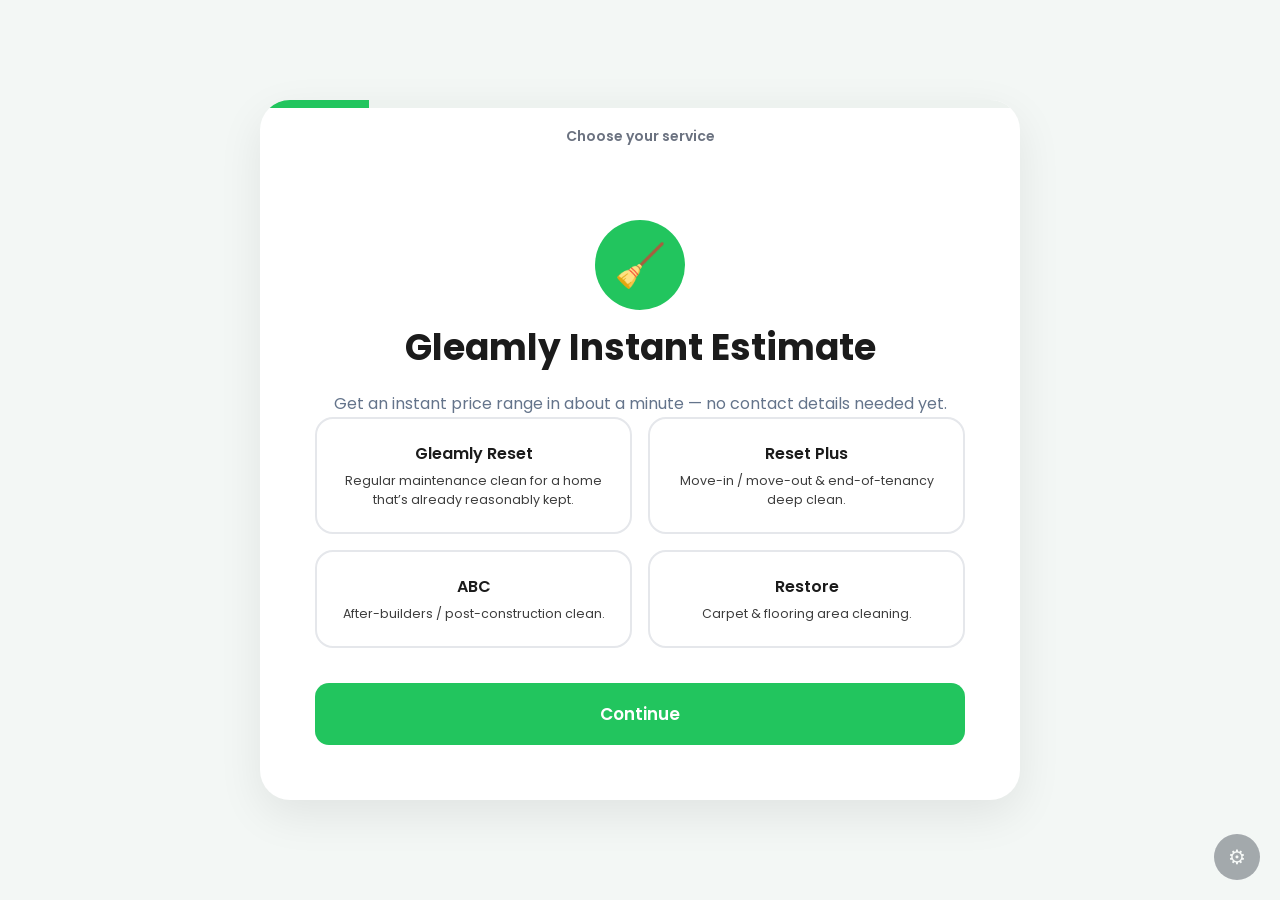
==== index.html @ ce5edb6d "Update workflow" ====
<!DOCTYPE html>
<html lang="en">
<head>
<meta charset="UTF-8">
<meta name="viewport" content="width=device-width, initial-scale=1.0">
<title>Gleamly Instant Estimate</title>

<link rel="preconnect" href="https://fonts.googleapis.com">
<link rel="preconnect" href="https://fonts.gstatic.com" crossorigin>
<link href="https://fonts.googleapis.com/css2?family=Poppins:wght@100;200;300;400;500;600;700;800;900&display=swap" rel="stylesheet">

<link rel="stylesheet" href="index.css">
</head>

<body>

<div class="container">
  <div class="wizard">

    <div class="progress-container">
      <div class="progress-bar" id="progressBar"></div>
    </div>
    <div class="progress-text" id="progressText">Choose your service</div>

    <section class="step active" id="stepContainer"></section>

  </div>
</div>

<button id="adminToggle" title="Admin settings" aria-label="Admin settings">⚙</button>

<div id="adminModal" class="modal-overlay" hidden>
  <div class="modal">
    <button class="modal-close" id="adminClose" aria-label="Close">✕</button>
    <h2>Pricing admin</h2>
    <p>Adjust rates, labour hours, multipliers and Restore prices. Changes are saved in this browser and apply immediately — no code changes needed.</p>
    <div id="adminFields"></div>
    <div class="modal-buttons">
      <button id="adminReset" class="back" type="button">Reset to defaults</button>
      <button id="adminSave" class="next" type="button">Save changes</button>
    </div>
  </div>
</div>

<script src="script.js"></script>
</body>
</html>
---- index.css ----
/* ===========================
   RESET
=========================== */

*{
    margin:0;
    padding:0;
    box-sizing:border-box;
}

html{
    scroll-behavior:smooth;
}

body{
    font-family: 'Poppins', sans-serif;
    background:#f3f7f5;
    color:#1b1b1b;
    display:flex;
    justify-content:center;
    align-items:center;
    min-height:100vh;
    padding:40px;
}

/* ===========================
   CONTAINER
=========================== */

.container{
    width:100%;
    max-width:760px;
}

.wizard{
    background:white;
    border-radius:30px;
    overflow:hidden;
    box-shadow:0 15px 45px rgba(0,0,0,.08);
}

/* ===========================
PROGRESS
=========================== */

.progress-container{
    height:8px;
    background:#edf2ef;
}

.progress-bar{
    width:14%;
    height:100%;
    background:#22c55e;
    transition:.4s;
}

.progress-text{
    text-align:center;
    font-size:14px;
    color:#6b7280;
    padding:18px;
    font-weight:600;
}

/* ===========================
STEP
=========================== */

.step{
    padding:55px;
    animation:fade .45s ease;
}

@keyframes fade{
    from{ opacity:0; transform:translateY(15px); }
    to{ opacity:1; transform:translateY(0); }
}

/* ===========================
TYPOGRAPHY
=========================== */

h1{
    text-align:center;
    font-size:36px;
    margin-top:10px;
}

h2{
    text-align:center;
    font-size:28px;
    margin-bottom:28px;
}

p{
    text-align:center;
    color:#64748b;
    margin-top:15px;
    line-height:1.7;
}

.hint{
    display:block;
    font-weight:400;
    color:#64748b;
    font-size:12px;
    margin-top:6px;
}

/* ===========================
ICON
=========================== */

.hero-icon,.bespoke-icon{
    width:90px;
    height:90px;
    margin:0 auto 10px;
    background:#22c55e;
    border-radius:50%;
    display:flex;
    justify-content:center;
    align-items:center;
    font-size:42px;
}

.bespoke-icon{
    background:#111827;
}

/* ===========================
BUTTONS
=========================== */

button{
    cursor:pointer;
    border:none;
    transition:.3s;
    font-family:inherit;
}

.next{
    width:100%;
    margin-top:35px;
    padding:18px;
    border-radius:14px;
    background:#22c55e;
    color:white;
    font-size:17px;
    font-weight:600;
}

.next:hover{
    background:#16a34a;
}

.buttons{
    display:flex;
    gap:15px;
    margin-top:35px;
}

.back{
    width:170px;
    border-radius:14px;
    background:#edf2ef;
    color:#1f2937;
    font-weight:600;
}

.back:hover{
    background:#dfe7e3;
}

.buttons button:last-child{
    flex:1;
}

.buttons .next,
.buttons .back{
    margin-top:0;
}

/* ===========================
CARDS (service / property type / bedrooms / yes-no)
=========================== */

.cards{
    display:grid;
    grid-template-columns:repeat(3,1fr);
    gap:16px;
}

.cards.cols-2{
    grid-template-columns:repeat(2,1fr);
}

.cards label{
    cursor:pointer;
}

.cards input{
    display:none;
}

.card-option{
    border:2px solid #e5e7eb;
    border-radius:18px;
    padding:22px 18px;
    text-align:center;
    transition:.25s;
    font-weight:600;
    height:100%;
}

.card-option small{
    display:block;
    font-weight:400;
    font-size:12.5px;
    margin-top:6px;
    opacity:.85;
    line-height:1.5;
}

.cards input:checked+.card-option{
    background:#22c55e;
    border-color:#22c55e;
    color:white;
    transform:translateY(-3px);
}

/* ===========================
CONDITION LIST
=========================== */

.condition-list{
    display:flex;
    flex-direction:column;
    gap:14px;
    margin-bottom:10px;
}

.condition-list label{
    cursor:pointer;
}

.condition-list input{
    display:none;
}

.condition-option{
    border:2px solid #e5e7eb;
    border-radius:16px;
    padding:20px 22px;
    transition:.2s;
}

.condition-option h3{
    font-size:16px;
    margin-bottom:6px;
}

.condition-option p{
    margin:0;
    text-align:left;
    color:#64748b;
    font-size:13.5px;
    line-height:1.6;
}

.condition-list input:checked+.condition-option{
    border-color:#22c55e;
    background:#f0fdf4;
}

/* ===========================
COUNTERS
=========================== */

.counter-row{
    display:flex;
    justify-content:space-between;
    align-items:center;
    gap:16px;
    padding:14px 0;
    border-bottom:1px solid #edf2ef;
    text-align:left;
}

.counter-row:last-of-type{
    border-bottom:none;
}

.counter-label{
    font-weight:600;
    font-size:14.5px;
}

.counter{
    display:flex;
    justify-content:center;
    align-items:center;
    gap:16px;
    flex-shrink:0;
}

.counter button{
    width:60px;
    height:60px;
    border-radius:50%;
    background:#22c55e;
    color:white;
    font-size:30px;
}

.counter.compact button{
    width:40px;
    height:40px;
    font-size:19px;
}

.counter button:hover{
    transform:scale(1.08);
}

.counter span{
    font-size:54px;
    font-weight:700;
    width:80px;
    text-align:center;
}

.counter.compact span{
    font-size:22px;
    width:34px;
}

/* ===========================
FORMS
=========================== */

.form-group{
    margin-bottom:20px;
    text-align:left;
}

.form-group label{
    display:block;
    font-weight:600;
    font-size:13.5px;
    margin-bottom:8px;
}

.form-row{
    display:grid;
    grid-template-columns:1fr 1fr;
    gap:16px;
}

input[type=text],
input[type=tel],
input[type=email],
input[type=date],
input[type=number],
select,
textarea{
    width:100%;
    padding:13px 14px;
    border:2px solid #e5e7eb;
    border-radius:12px;
    font-family:inherit;
    font-size:14.5px;
    color:#1b1b1b;
    background:white;
}

input:focus,
select:focus,
textarea:focus{
    outline:none;
    border-color:#22c55e;
}

textarea{
    min-height:85px;
    resize:vertical;
}

.checkbox-row{
    display:flex;
    gap:10px;
    align-items:flex-start;
    text-align:left;
    font-size:13.5px;
    color:#374151;
}

.checkbox-row input{
    width:19px;
    height:19px;
    margin-top:2px;
    flex-shrink:0;
}

.form-errors{
    background:#fef2f2;
    border:1px solid #fecaca;
    color:#b91c1c;
    padding:14px 18px;
    border-radius:12px;
    margin-bottom:22px;
    font-size:13.5px;
    text-align:left;
}

.form-errors ul{
    margin:4px 0 0 18px;
}

/* ===========================
SUMMARY BOX
=========================== */

.summary-box{
    background:#f3f7f5;
    border-radius:16px;
    padding:20px 22px;
    margin-bottom:28px;
    font-size:13.5px;
    color:#374151;
    text-align:left;
}

.summary-box h3{
    font-size:12px;
    text-transform:uppercase;
    letter-spacing:.06em;
    color:#6b7280;
    margin-bottom:10px;
}

.summary-box ul{
    list-style:none;
    display:grid;
    grid-template-columns:1fr 1fr;
    gap:6px 20px;
}

.summary-box li strong{
    color:#111827;
}

/* ===========================
RESULT
=========================== */

.price{
    font-size:56px;
    color:#22c55e;
    font-weight:800;
    margin:30px 0;
    text-align:center;
}

/* ===========================
ADMIN
=========================== */

#adminToggle{
    position:fixed;
    bottom:20px;
    right:20px;
    width:46px;
    height:46px;
    border-radius:50%;
    background:#111827;
    color:white;
    font-size:20px;
    border:none;
    cursor:pointer;
    opacity:.35;
    transition:.2s;
    z-index:50;
}

#adminToggle:hover{
    opacity:1;
}

.modal-overlay{
    position:fixed;
    inset:0;
    background:rgba(0,0,0,.5);
    display:flex;
    align-items:center;
    justify-content:center;
    z-index:100;
    padding:20px;
}

.modal-overlay[hidden]{
    display:none;
}

.modal{
    background:white;
    border-radius:20px;
    padding:30px;
    max-width:520px;
    width:100%;
    max-height:85vh;
    overflow-y:auto;
    position:relative;
}

.modal h2{
    font-size:22px;
    margin-bottom:8px;
    text-align:left;
}

.modal p{
    text-align:left;
    font-size:13px;
    margin-bottom:18px;
    margin-top:0;
}

.admin-section h4{
    font-size:12.5px;
    text-transform:uppercase;
    letter-spacing:.05em;
    color:#6b7280;
    margin:18px 0 6px;
}

.admin-field{
    display:flex;
    justify-content:space-between;
    align-items:center;
    gap:12px;
    padding:7px 0;
    border-bottom:1px solid #f1f5f2;
}

.admin-field label{
    font-size:12.5px;
    flex:1;
}

.admin-field input{
    width:90px;
    padding:7px 8px;
    border:2px solid #e5e7eb;
    border-radius:8px;
    font-size:12.5px;
}

.modal-buttons{
    display:flex;
    gap:12px;
    margin-top:20px;
}

.modal-close{
    position:absolute;
    top:18px;
    right:18px;
    background:none;
    border:none;
    font-size:18px;
    color:#6b7280;
    cursor:pointer;
}

/* ===========================
RESPONSIVE
=========================== */

@media(max-width:768px){

.step{
    padding:30px;
}

.cards,
.cards.cols-2{
    grid-template-columns:1fr;
}

.form-row{
    grid-template-columns:1fr;
}

.summary-box ul{
    grid-template-columns:1fr;
}

.price{
    font-size:40px;
}

h1{
    font-size:26px;
}

h2{
    font-size:22px;
}

.counter span{
    font-size:42px;
}

.buttons{
    flex-direction:column;
}

.back{
    width:100%;
}

}
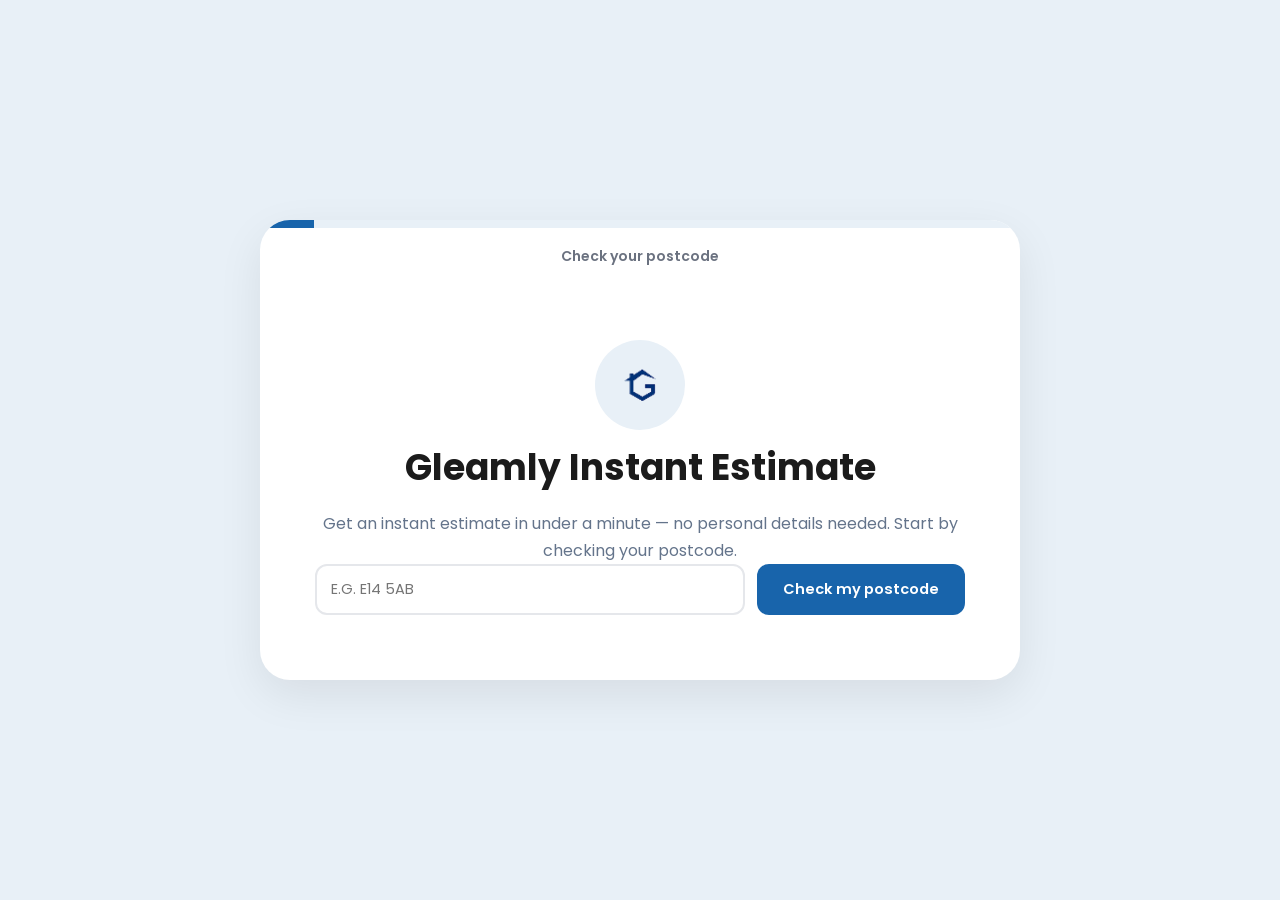
==== commit 9408d2a4: "update code base to use postcode" ====
--- a/index.html
+++ b/index.html
@@ -20,28 +20,13 @@
     <div class="progress-container">
       <div class="progress-bar" id="progressBar"></div>
     </div>
-    <div class="progress-text" id="progressText">Choose your service</div>
+    <div class="progress-text" id="progressText">Check your postcode</div>
 
     <section class="step active" id="stepContainer"></section>
 
   </div>
 </div>
 
-<button id="adminToggle" title="Admin settings" aria-label="Admin settings">⚙</button>
-
-<div id="adminModal" class="modal-overlay" hidden>
-  <div class="modal">
-    <button class="modal-close" id="adminClose" aria-label="Close">✕</button>
-    <h2>Pricing admin</h2>
-    <p>Adjust rates, labour hours, multipliers and Restore prices. Changes are saved in this browser and apply immediately — no code changes needed.</p>
-    <div id="adminFields"></div>
-    <div class="modal-buttons">
-      <button id="adminReset" class="back" type="button">Reset to defaults</button>
-      <button id="adminSave" class="next" type="button">Save changes</button>
-    </div>
-  </div>
-</div>
-
 <script src="script.js"></script>
 </body>
 </html>
--- a/index.css
+++ b/index.css
@@ -14,13 +14,17 @@
 
 body{
     font-family: 'Poppins', sans-serif;
-    background:#f3f7f5;
+    background:#E8F0F7;
     color:#1b1b1b;
     display:flex;
     justify-content:center;
     align-items:center;
     min-height:100vh;
     padding:40px;
+}
+
+a{
+    color:#1864AB;
 }
 
 /* ===========================
@@ -45,13 +49,13 @@
 
 .progress-container{
     height:8px;
-    background:#edf2ef;
+    background:#E8F0F7;
 }
 
 .progress-bar{
     width:14%;
     height:100%;
-    background:#22c55e;
+    background:#1864AB;
     transition:.4s;
 }
 
@@ -116,16 +120,17 @@
     width:90px;
     height:90px;
     margin:0 auto 10px;
-    background:#22c55e;
+    background:#E8F0F7;
     border-radius:50%;
     display:flex;
     justify-content:center;
     align-items:center;
-    font-size:42px;
-}
-
-.bespoke-icon{
-    background:#111827;
+}
+
+.logo-icon{
+    width:46px;
+    height:46px;
+    object-fit:contain;
 }
 
 /* ===========================
@@ -144,14 +149,14 @@
     margin-top:35px;
     padding:18px;
     border-radius:14px;
-    background:#22c55e;
+    background:#1864AB;
     color:white;
     font-size:17px;
     font-weight:600;
 }
 
 .next:hover{
-    background:#16a34a;
+    opacity:.9;
 }
 
 .buttons{
@@ -163,13 +168,13 @@
 .back{
     width:170px;
     border-radius:14px;
-    background:#edf2ef;
-    color:#1f2937;
+    background:#E8F0F7;
+    color:#1864AB;
     font-weight:600;
 }
 
 .back:hover{
-    background:#dfe7e3;
+    opacity:.85;
 }
 
 .buttons button:last-child{
@@ -223,8 +228,8 @@
 }
 
 .cards input:checked+.card-option{
-    background:#22c55e;
-    border-color:#22c55e;
+    background:#1864AB;
+    border-color:#1864AB;
     color:white;
     transform:translateY(-3px);
 }
@@ -269,8 +274,8 @@
 }
 
 .condition-list input:checked+.condition-option{
-    border-color:#22c55e;
-    background:#f0fdf4;
+    border-color:#1864AB;
+    background:#E8F0F7;
 }
 
 /* ===========================
@@ -308,7 +313,7 @@
     width:60px;
     height:60px;
     border-radius:50%;
-    background:#22c55e;
+    background:#1864AB;
     color:white;
     font-size:30px;
 }
@@ -378,7 +383,25 @@
 select:focus,
 textarea:focus{
     outline:none;
-    border-color:#22c55e;
+    border-color:#1864AB;
+}
+
+input[type=file]{
+    width:100%;
+    padding:10px 0;
+    font-size:13px;
+    border:none;
+}
+
+.info-note{
+    background:#E8F0F7;
+    color:#1864AB;
+    padding:10px 14px;
+    border-radius:10px;
+    font-size:12.5px;
+    margin-top:-6px;
+    margin-bottom:14px;
+    text-align:left;
 }
 
 textarea{
@@ -422,7 +445,7 @@
 =========================== */
 
 .summary-box{
-    background:#f3f7f5;
+    background:#E8F0F7;
     border-radius:16px;
     padding:20px 22px;
     margin-bottom:28px;
@@ -450,127 +473,171 @@
     color:#111827;
 }
 
+.summary-edit-btn{
+    background:none;
+    border:none;
+    color:#1864AB;
+    font-weight:600;
+    font-size:11.5px;
+    cursor:pointer;
+    text-decoration:underline;
+    padding:0;
+    margin-left:8px;
+}
+
+.photo-preview{
+    display:flex;
+    flex-wrap:wrap;
+    gap:10px;
+    margin-top:10px;
+}
+
+.photo-thumb{
+    width:64px;
+    height:64px;
+    border-radius:10px;
+    overflow:hidden;
+    background:#E8F0F7;
+    border:2px solid #E8F0F7;
+}
+
+.photo-thumb img{
+    width:100%;
+    height:100%;
+    object-fit:cover;
+    display:block;
+}
+
 /* ===========================
 RESULT
 =========================== */
 
 .price{
     font-size:56px;
-    color:#22c55e;
+    color:#1864AB;
     font-weight:800;
     margin:30px 0;
     text-align:center;
 }
 
 /* ===========================
-ADMIN
-=========================== */
-
-#adminToggle{
-    position:fixed;
-    bottom:20px;
-    right:20px;
-    width:46px;
-    height:46px;
-    border-radius:50%;
-    background:#111827;
+POSTCODE CHECKER
+=========================== */
+
+.postcode-input-row{
+    display:flex;
+    gap:12px;
+    margin-bottom:10px;
+}
+
+.postcode-input-row input{
+    flex:1;
+    text-transform:uppercase;
+}
+
+.postcode-input-row button{
+    flex-shrink:0;
+    padding:0 26px;
+    border-radius:12px;
+    background:#1864AB;
     color:white;
-    font-size:20px;
-    border:none;
-    cursor:pointer;
-    opacity:.35;
-    transition:.2s;
-    z-index:50;
-}
-
-#adminToggle:hover{
-    opacity:1;
-}
-
-.modal-overlay{
-    position:fixed;
-    inset:0;
-    background:rgba(0,0,0,.5);
-    display:flex;
-    align-items:center;
-    justify-content:center;
-    z-index:100;
-    padding:20px;
-}
-
-.modal-overlay[hidden]{
-    display:none;
-}
-
-.modal{
-    background:white;
-    border-radius:20px;
-    padding:30px;
-    max-width:520px;
-    width:100%;
-    max-height:85vh;
-    overflow-y:auto;
-    position:relative;
-}
-
-.modal h2{
-    font-size:22px;
-    margin-bottom:8px;
-    text-align:left;
-}
-
-.modal p{
-    text-align:left;
-    font-size:13px;
-    margin-bottom:18px;
-    margin-top:0;
-}
-
-.admin-section h4{
-    font-size:12.5px;
-    text-transform:uppercase;
-    letter-spacing:.05em;
-    color:#6b7280;
-    margin:18px 0 6px;
-}
-
-.admin-field{
+    font-weight:600;
+    font-size:14.5px;
+}
+
+.postcode-input-row button:hover{
+    opacity:.9;
+}
+
+.postcode-result{
+    border-radius:16px;
+    padding:20px 22px;
+    margin:18px 0;
+    text-align:left;
+}
+
+.postcode-result.covered{
+    background:#E8F0F7;
+    color:#1864AB;
+}
+
+.postcode-result.e1{
+    background:#E8F0F7;
+    color:#1864AB;
+}
+
+.postcode-result.outside{
+    background:#fef2f2;
+    color:#b91c1c;
+}
+
+.postcode-result p{
+    text-align:left;
+    color:inherit;
+    margin:0;
+}
+
+/* ===========================
+EXTRAS (OPTIONAL SERVICES)
+=========================== */
+
+.extras-toggle{
     display:flex;
     justify-content:space-between;
     align-items:center;
-    gap:12px;
-    padding:7px 0;
-    border-bottom:1px solid #f1f5f2;
-}
-
-.admin-field label{
-    font-size:12.5px;
-    flex:1;
-}
-
-.admin-field input{
-    width:90px;
-    padding:7px 8px;
+    gap:16px;
     border:2px solid #e5e7eb;
-    border-radius:8px;
-    font-size:12.5px;
-}
-
-.modal-buttons{
-    display:flex;
-    gap:12px;
-    margin-top:20px;
-}
-
-.modal-close{
+    border-radius:16px;
+    padding:18px 20px;
+    margin-bottom:14px;
+    text-align:left;
+}
+
+.extras-toggle.active{
+    border-color:#1864AB;
+    background:#E8F0F7;
+}
+
+.extras-toggle h3{
+    font-size:15px;
+    margin-bottom:4px;
+}
+
+.extras-toggle p{
+    margin:0;
+    text-align:left;
+    color:#64748b;
+    font-size:13px;
+}
+
+.extras-switch{
+    width:52px;
+    height:30px;
+    border-radius:20px;
+    background:#e5e7eb;
+    flex-shrink:0;
+    position:relative;
+    transition:.2s;
+}
+
+.extras-toggle.active .extras-switch{
+    background:#1864AB;
+}
+
+.extras-switch::after{
+    content:"";
     position:absolute;
-    top:18px;
-    right:18px;
-    background:none;
-    border:none;
-    font-size:18px;
-    color:#6b7280;
-    cursor:pointer;
+    top:3px;
+    left:3px;
+    width:24px;
+    height:24px;
+    border-radius:50%;
+    background:white;
+    transition:.2s;
+}
+
+.extras-toggle.active .extras-switch::after{
+    left:25px;
 }
 
 /* ===========================
@@ -620,4 +687,12 @@
     width:100%;
 }
 
-}
+.postcode-input-row{
+    flex-direction:column;
+}
+
+.postcode-input-row button{
+    padding:16px;
+}
+
+}
